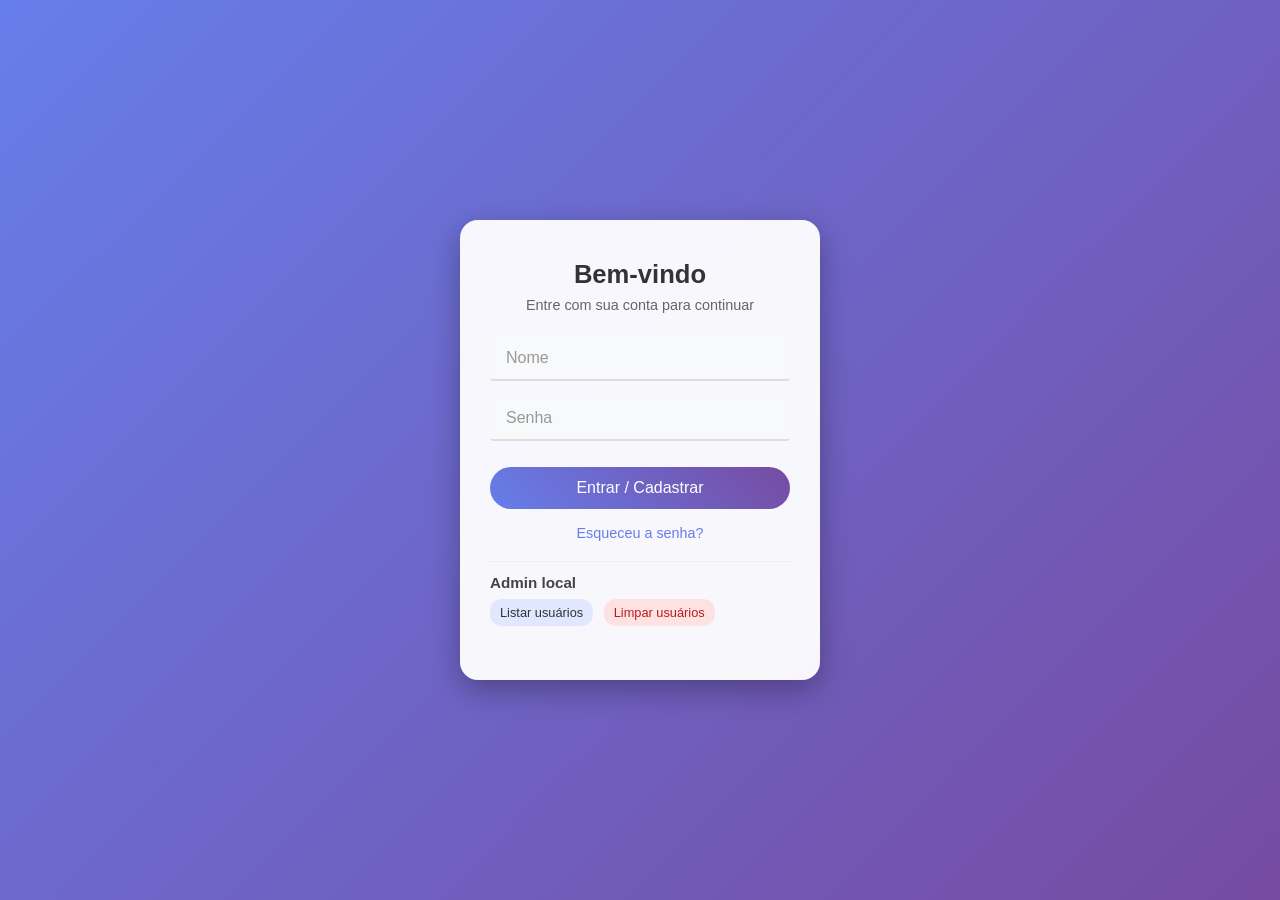
==== login_local/index.html @ 10382a83 "criei um sistema de login com salvamento de usuarios que apos logar vai para uma pagina ainda em bra" ====
<!DOCTYPE html>
<html lang="pt-BR">
<head>
  <meta charset="UTF-8" />
  <title>Login Profissional</title>

  <!-- Arquivo de estilos na mesma pasta -->
  <link rel="stylesheet" href="style.css" />
</head>
<body>
  <div class="login-card">
    <h2>Bem‑vindo</h2>
    <p>Entre com sua conta para continuar</p>

    <form id="formLogin">
      <div class="input-group">
        <input type="text" name="nome" id="nome" placeholder=" " required />
        <label for="nome">Nome</label>
      </div>

      <div class="input-group">
        <input type="password" name="senha" id="senha" placeholder=" " required />
        <label for="senha">Senha</label>
      </div>

      <button type="submit" class="btn">Entrar / Cadastrar</button>
    </form>

    <div class="links">
      <a href="#">Esqueceu a senha?</a>
    </div>

    <div class="msg" id="mensagem"></div>

    <div class="admin-box">
      <h3>Admin local</h3>
      <button type="button" class="btn-small" id="btnListar">Listar usuários</button>
      <button type="button" class="btn-small btn-danger" id="btnLimpar">Limpar usuários</button>

      <ul id="listaUsuarios"></ul>
    </div>
  </div>

  <!-- IMPORTANTE: script no final do body -->
  <script src="script.js"></script>
</body>
</html>
---- login_local/style.css ----
* {
  margin: 0;
  padding: 0;
  box-sizing: border-box;
}

body {
  font-family: "Segoe UI", sans-serif;
  background: linear-gradient(135deg, #667eea 0%, #764ba2 100%);
  height: 100vh;
  display: flex;
  justify-content: center;
  align-items: center;
  overflow: hidden;
}

.login-card {
  width: 360px;
  padding: 40px 30px;
  background: rgba(255, 255, 255, 0.95);
  border-radius: 18px;
  box-shadow: 0 10px 30px rgba(0, 0, 0, 0.3);
  backdrop-filter: blur(10px);
  text-align: center;
  animation: floatUp 1s ease-out forwards;
  opacity: 0;
}

@keyframes floatUp {
  0% {
    transform: translateY(50px) scale(0.95);
    opacity: 0;
  }
  100% {
    transform: translateY(0) scale(1);
    opacity: 1;
  }
}

.login-card h2 {
  margin-bottom: 8px;
  color: #333;
  font-size: 1.6rem;
  font-weight: 600;
}

.login-card p {
  color: #666;
  font-size: 0.9rem;
  margin-bottom: 24px;
}

.input-group {
  margin-bottom: 16px;
  position: relative;
}

.input-group input {
  width: 100%;
  padding: 12px 16px;
  border: none;
  border-bottom: 2px solid #ddd;
  border-radius: 4px;
  background: #f8f9fa;
  font-size: 1rem;
  outline: none;
  transition: all 0.3s ease;
}

.input-group input:focus {
  border-bottom-color: #667eea;
  background: #fff;
  box-shadow: 0 0 0 4px rgba(102, 126, 234, 0.15);
}

.input-group label {
  position: absolute;
  top: 12px;
  left: 16px;
  color: #999;
  font-size: 1rem;
  pointer-events: none;
  transition: all 0.3s ease;
}

.input-group input:focus + label,
.input-group input:not(:placeholder-shown) + label {
  top: -10px;
  font-size: 0.8rem;
  color: #667eea;
}

.btn {
  width: 100%;
  padding: 12px 0;
  margin-top: 10px;
  background: linear-gradient(45deg, #667eea, #764ba2);
  color: white;
  border: none;
  border-radius: 30px;
  font-size: 1rem;
  font-weight: 500;
  cursor: pointer;
  transition: all 0.3s ease;
}

.btn:hover {
  transform: translateY(-2px);
  box-shadow: 0 8px 20px rgba(102, 126, 234, 0.4);
}

.btn:active {
  transform: translateY(0);
}

.links {
  margin-top: 16px;
  font-size: 0.9rem;
}

.links a {
  color: #667eea;
  text-decoration: none;
  margin: 0 8px;
  transition: color 0.2s ease;
}

.links a:hover {
  text-decoration: underline;
}

.msg {
  margin-top: 10px;
  font-size: 0.85rem;
  color: #b00020;
}

/* Admin local */

.admin-box {
  margin-top: 20px;
  padding-top: 12px;
  border-top: 1px solid #eee;
  text-align: left;
}

.admin-box h3 {
  font-size: 0.95rem;
  margin-bottom: 8px;
  color: #444;
}

.btn-small {
  padding: 6px 10px;
  margin-right: 6px;
  margin-bottom: 8px;
  border-radius: 12px;
  border: none;
  background: #e0e7ff;
  color: #333;
  font-size: 0.8rem;
  cursor: pointer;
  transition: background 0.2s ease;
}

.btn-small:hover {
  background: #c7d2ff;
}

.btn-danger {
  background: #fee2e2;
  color: #b91c1c;
}

.btn-danger:hover {
  background: #fecaca;
}

#listaUsuarios {
  list-style: none;
  font-size: 0.8rem;
  margin-top: 6px;
  max-height: 100px;
  overflow-y: auto;
}

#listaUsuarios li {
  color: #555;
}
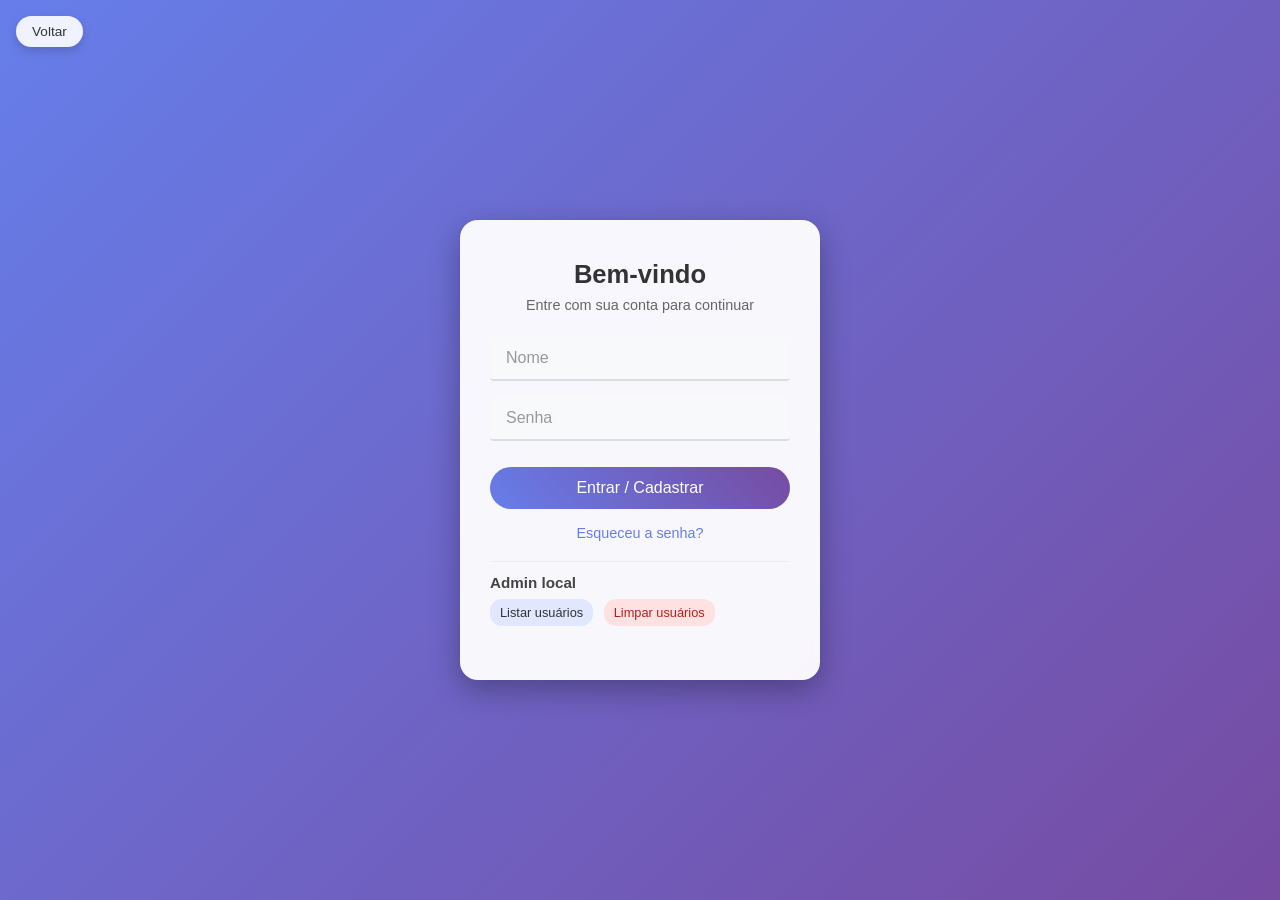
==== commit 3f92378b: "perf : fiz mudanças nos arquivos, onde cada arquivo com nome home teve alterações para melhorar a pa" ====
--- a/login_local/index.html
+++ b/login_local/index.html
@@ -4,10 +4,12 @@
   <meta charset="UTF-8" />
   <title>Login Profissional</title>
 
-  <!-- Arquivo de estilos na mesma pasta -->
   <link rel="stylesheet" href="style.css" />
 </head>
 <body>
+  <!-- Voltar do login vai para a intro (primeira página) -->
+  <a href="intro.html" class="back-btn">Voltar</a>
+
   <div class="login-card">
     <h2>Bem‑vindo</h2>
     <p>Entre com sua conta para continuar</p>
@@ -41,7 +43,6 @@
     </div>
   </div>
 
-  <!-- IMPORTANTE: script no final do body -->
   <script src="script.js"></script>
 </body>
 </html>
--- a/login_local/style.css
+++ b/login_local/style.css
@@ -13,6 +13,8 @@
   align-items: center;
   overflow: hidden;
 }
+
+/* CARD DO LOGIN (e base para as homes) */
 
 .login-card {
   width: 360px;
@@ -50,6 +52,8 @@
   margin-bottom: 24px;
 }
 
+/* inputs do login */
+
 .input-group {
   margin-bottom: 16px;
   position: relative;
@@ -90,6 +94,8 @@
   color: #667eea;
 }
 
+/* botões grandes */
+
 .btn {
   width: 100%;
   padding: 12px 0;
@@ -135,7 +141,7 @@
   color: #b00020;
 }
 
-/* Admin local */
+/* Admin local (lista/limpar usuários) */
 
 .admin-box {
   margin-top: 20px;
@@ -186,4 +192,52 @@
 
 #listaUsuarios li {
   color: #555;
+}
+
+/* Botão de voltar usado em login e homes */
+
+.back-btn {
+  position: fixed;
+  top: 16px;
+  left: 16px;
+  padding: 8px 16px;
+  background: rgba(255, 255, 255, 0.9);
+  border-radius: 999px;
+  border: none;
+  font-size: 0.85rem;
+  color: #333;
+  cursor: pointer;
+  box-shadow: 0 4px 10px rgba(0, 0, 0, 0.15);
+  text-decoration: none;
+  transition: background 0.2s ease, transform 0.1s ease;
+}
+
+.back-btn:hover {
+  background: #eef2ff;
+  transform: translateY(-1px);
+}
+
+/* Card das homes: bem maior, com textos em coluna e espaço para imagens */
+
+.home-card {
+  width: 90%;
+  max-width: 1100px;
+  text-align: left;
+}
+
+/* responsivo simples */
+
+@media (max-width: 768px) {
+  body {
+    align-items: flex-start;
+  }
+
+  .login-card {
+    width: 90%;
+    margin-top: 40px;
+  }
+
+  .home-card {
+    width: 95%;
+  }
 }
